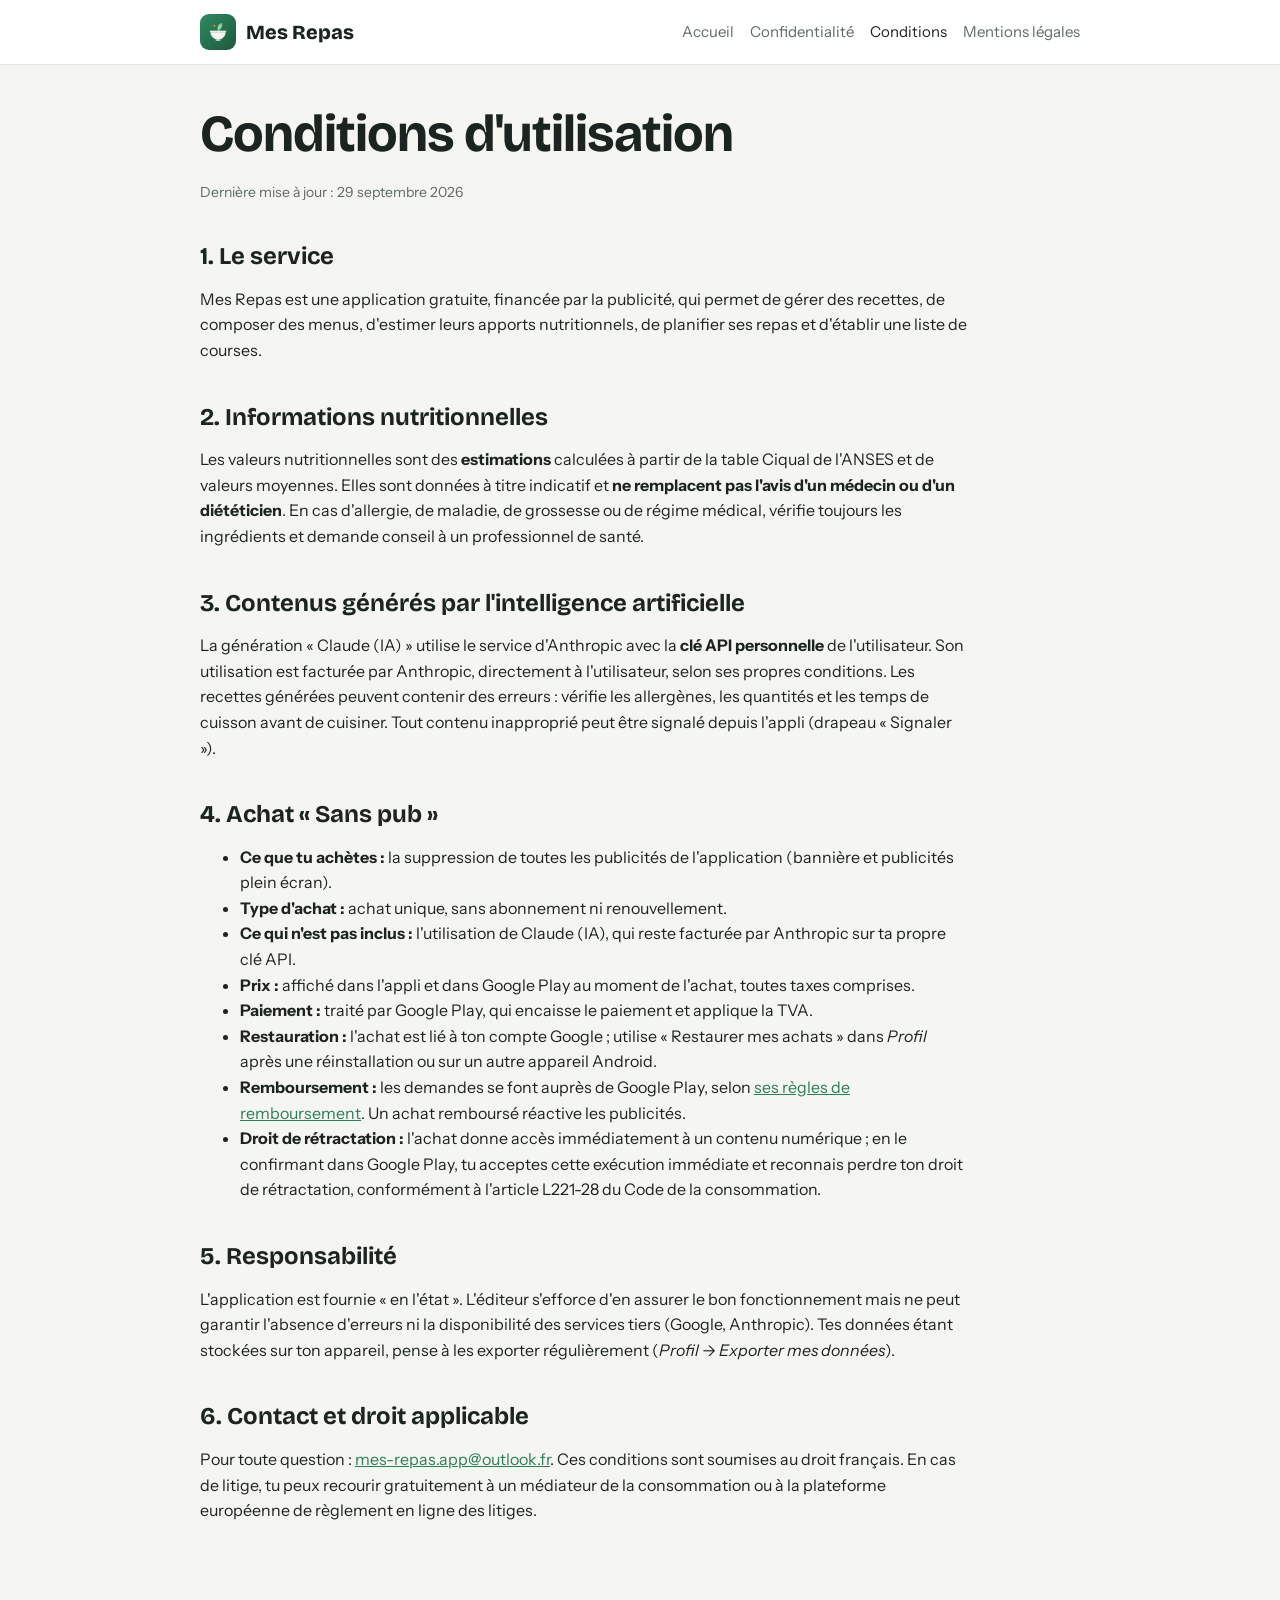
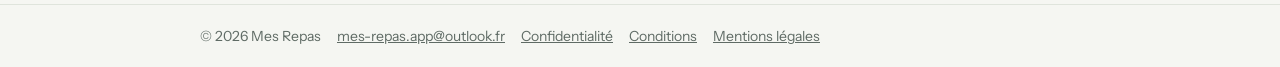
==== conditions.html @ 555995fe "Site Mes Repas : présentation, confidentialité, conditions, mentions légales, app-ads.txt" ====
<!doctype html>
<html lang="fr">
<head>
<meta charset="utf-8">
<meta name="viewport" content="width=device-width, initial-scale=1">
<title>Conditions · Mes Repas</title>
<meta name="description" content="Conditions d’utilisation et de vente de l’application Mes Repas.">
<link rel="icon" href="img/favicon.png">
<link rel="preconnect" href="https://fonts.googleapis.com"><link rel="stylesheet" href="https://fonts.googleapis.com/css2?family=Bricolage+Grotesque:opsz,wght@12..96,700;12..96,800&family=Instrument+Sans:wght@400;600;700&display=swap">
<link rel="stylesheet" href="style.css">
</head>
<body>
<header class="site"><div class="wrap">
  <a class="brand" href="index.html"><img src="img/icon.png" alt="">Mes Repas</a>
  <nav class="links" aria-label="Navigation"><a href="index.html">Accueil</a><a href="confidentialite.html">Confidentialité</a><a href="conditions.html" aria-current="page">Conditions</a><a href="mentions-legales.html">Mentions légales</a></nav>
</div></header>
<main class="wrap">

<article class="doc">
<h1>Conditions d'utilisation</h1>
<p class="updated">Dernière mise à jour : 29 septembre 2026</p>

<h2>1. Le service</h2>
<p>Mes Repas est une application gratuite, financée par la publicité, qui permet de gérer des recettes, de composer des menus, d'estimer leurs apports nutritionnels, de planifier ses repas et d'établir une liste de courses.</p>

<h2>2. Informations nutritionnelles</h2>
<p>Les valeurs nutritionnelles sont des <strong>estimations</strong> calculées à partir de la table Ciqual de l'ANSES et de valeurs moyennes. Elles sont données à titre indicatif et <strong>ne remplacent pas l'avis d'un médecin ou d'un diététicien</strong>. En cas d'allergie, de maladie, de grossesse ou de régime médical, vérifie toujours les ingrédients et demande conseil à un professionnel de santé.</p>

<h2>3. Contenus générés par l'intelligence artificielle</h2>
<p>La génération « Claude (IA) » utilise le service d'Anthropic avec la <strong>clé API personnelle</strong> de l'utilisateur. Son utilisation est facturée par Anthropic, directement à l'utilisateur, selon ses propres conditions. Les recettes générées peuvent contenir des erreurs : vérifie les allergènes, les quantités et les temps de cuisson avant de cuisiner. Tout contenu inapproprié peut être signalé depuis l'appli (drapeau « Signaler »).</p>

<h2>4. Achat « Sans pub »</h2>
<ul>
<li><strong>Ce que tu achètes :</strong> la suppression de toutes les publicités de l'application (bannière et publicités plein écran).</li>
<li><strong>Type d'achat :</strong> achat unique, sans abonnement ni renouvellement.</li>
<li><strong>Ce qui n'est pas inclus :</strong> l'utilisation de Claude (IA), qui reste facturée par Anthropic sur ta propre clé API.</li>
<li><strong>Prix :</strong> affiché dans l'appli et dans Google Play au moment de l'achat, toutes taxes comprises.</li>
<li><strong>Paiement :</strong> traité par Google Play, qui encaisse le paiement et applique la TVA.</li>
<li><strong>Restauration :</strong> l'achat est lié à ton compte Google ; utilise « Restaurer mes achats » dans <em>Profil</em> après une réinstallation ou sur un autre appareil Android.</li>
<li><strong>Remboursement :</strong> les demandes se font auprès de Google Play, selon <a href="https://support.google.com/googleplay/answer/2479637">ses règles de remboursement</a>. Un achat remboursé réactive les publicités.</li>
<li><strong>Droit de rétractation :</strong> l'achat donne accès immédiatement à un contenu numérique ; en le confirmant dans Google Play, tu acceptes cette exécution immédiate et reconnais perdre ton droit de rétractation, conformément à l'article L221-28 du Code de la consommation.</li>
</ul>

<h2>5. Responsabilité</h2>
<p>L'application est fournie « en l'état ». L'éditeur s'efforce d'en assurer le bon fonctionnement mais ne peut garantir l'absence d'erreurs ni la disponibilité des services tiers (Google, Anthropic). Tes données étant stockées sur ton appareil, pense à les exporter régulièrement (<em>Profil → Exporter mes données</em>).</p>

<h2>6. Contact et droit applicable</h2>
<p>Pour toute question : <a href="mailto:mes-repas.app@outlook.fr">mes-repas.app@outlook.fr</a>. Ces conditions sont soumises au droit français. En cas de litige, tu peux recourir gratuitement à un médiateur de la consommation ou à la plateforme européenne de règlement en ligne des litiges.</p>
</article>

</main>
<footer class="site"><div class="wrap">
  <span>© 2026 Mes Repas</span>
  <a href="mailto:mes-repas.app@outlook.fr">mes-repas.app@outlook.fr</a>
  <a href="confidentialite.html">Confidentialité</a>
  <a href="conditions.html">Conditions</a>
  <a href="mentions-legales.html">Mentions légales</a>
</div></footer>
</body>
</html>
---- style.css ----
:root {
  --bg: #f5f6f2;
  --surface: #ffffff;
  --ink: #1c2421;
  --muted: #5f6b65;
  --line: #dfe4dc;
  --herb: #2e7d5b;
  --herb-dark: #1e5a40;
  --herb-soft: #e3f1ea;
  --spice: #e07a2f;
  color-scheme: light;
}
@media (prefers-color-scheme: dark) {
  :root {
    --bg: #0f1512;
    --surface: #18201c;
    --ink: #e6ece8;
    --muted: #9aa69f;
    --line: #2a3530;
    --herb: #5cc08e;
    --herb-dark: #a6e3c3;
    --herb-soft: #1c3327;
    --spice: #f29a5c;
    color-scheme: dark;
  }
}
* { box-sizing: border-box; }
body {
  margin: 0;
  background: var(--bg);
  color: var(--ink);
  font: 16px/1.6 'Instrument Sans', 'Segoe UI', system-ui, -apple-system, sans-serif;
}
a { color: var(--herb); }
a:focus-visible, button:focus-visible { outline: 2px solid var(--herb); outline-offset: 2px; }
.wrap { max-width: 920px; margin: 0 auto; padding-inline: 20px; }
header.site { border-bottom: 1px solid var(--line); background: var(--surface); }
header.site .wrap { display: flex; align-items: center; gap: 12px; padding-block: 14px; flex-wrap: wrap; }
.brand { display: flex; align-items: center; gap: 10px; text-decoration: none; color: var(--ink); font-weight: 800; font-size: 20px; font-family: 'Bricolage Grotesque', 'Segoe UI', sans-serif; }
.brand img { width: 36px; height: 36px; border-radius: 9px; }
nav.links { margin-left: auto; display: flex; gap: 16px; flex-wrap: wrap; font-size: 15px; }
nav.links a { color: var(--muted); text-decoration: none; }
nav.links a:hover, nav.links a[aria-current] { color: var(--ink); }
h1, h2, h3 { font-family: 'Bricolage Grotesque', 'Segoe UI', sans-serif; line-height: 1.15; text-wrap: balance; }
h1 { font-size: clamp(32px, 6vw, 52px); letter-spacing: -0.02em; margin: 0 0 16px; }
h2 { font-size: 24px; margin: 40px 0 10px; }
h3 { font-size: 18px; margin: 24px 0 6px; }
.hero { display: grid; gap: 32px; align-items: center; padding-block: 48px; grid-template-columns: 1fr; }
@media (min-width: 760px) { .hero { grid-template-columns: 1.2fr 1fr; } }
.lead { font-size: 19px; color: var(--muted); max-width: 34em; }
.shots { display: flex; gap: 12px; justify-content: center; }
.shots img { width: 31%; max-width: 180px; border-radius: 16px; border: 1px solid var(--line); box-shadow: 0 10px 30px rgba(0, 0, 0, 0.12); }
.shots img:nth-child(2) { transform: translateY(-18px); }
.features { display: grid; gap: 14px; grid-template-columns: repeat(auto-fit, minmax(min(100%, 200px), 1fr)); padding-block: 8px 40px; }
.feature { background: var(--surface); border: 1px solid var(--line); border-radius: 14px; padding: 18px; }
.feature h3 { margin: 0 0 6px; }
.feature p { margin: 0; color: var(--muted); font-size: 15px; }
.badge { display: inline-block; background: var(--herb); color: #fff; padding: 12px 20px; border-radius: 12px; font-weight: 700; text-decoration: none; }
.note { background: var(--herb-soft); border-radius: 12px; padding: 14px 16px; font-size: 15px; }
.doc { padding-block: 40px 64px; max-width: 70ch; }
.doc p, .doc li { color: var(--ink); }
.doc .updated { color: var(--muted); font-size: 14px; }
.todo { background: #fff4d6; color: #6b4a00; padding: 0 4px; border-radius: 4px; }
@media (prefers-color-scheme: dark) { .todo { background: #35291a; color: #f1c77a; } }
footer.site { border-top: 1px solid var(--line); color: var(--muted); font-size: 14px; }
footer.site .wrap { padding-block: 20px; display: flex; gap: 16px; flex-wrap: wrap; }
footer.site a { color: var(--muted); }
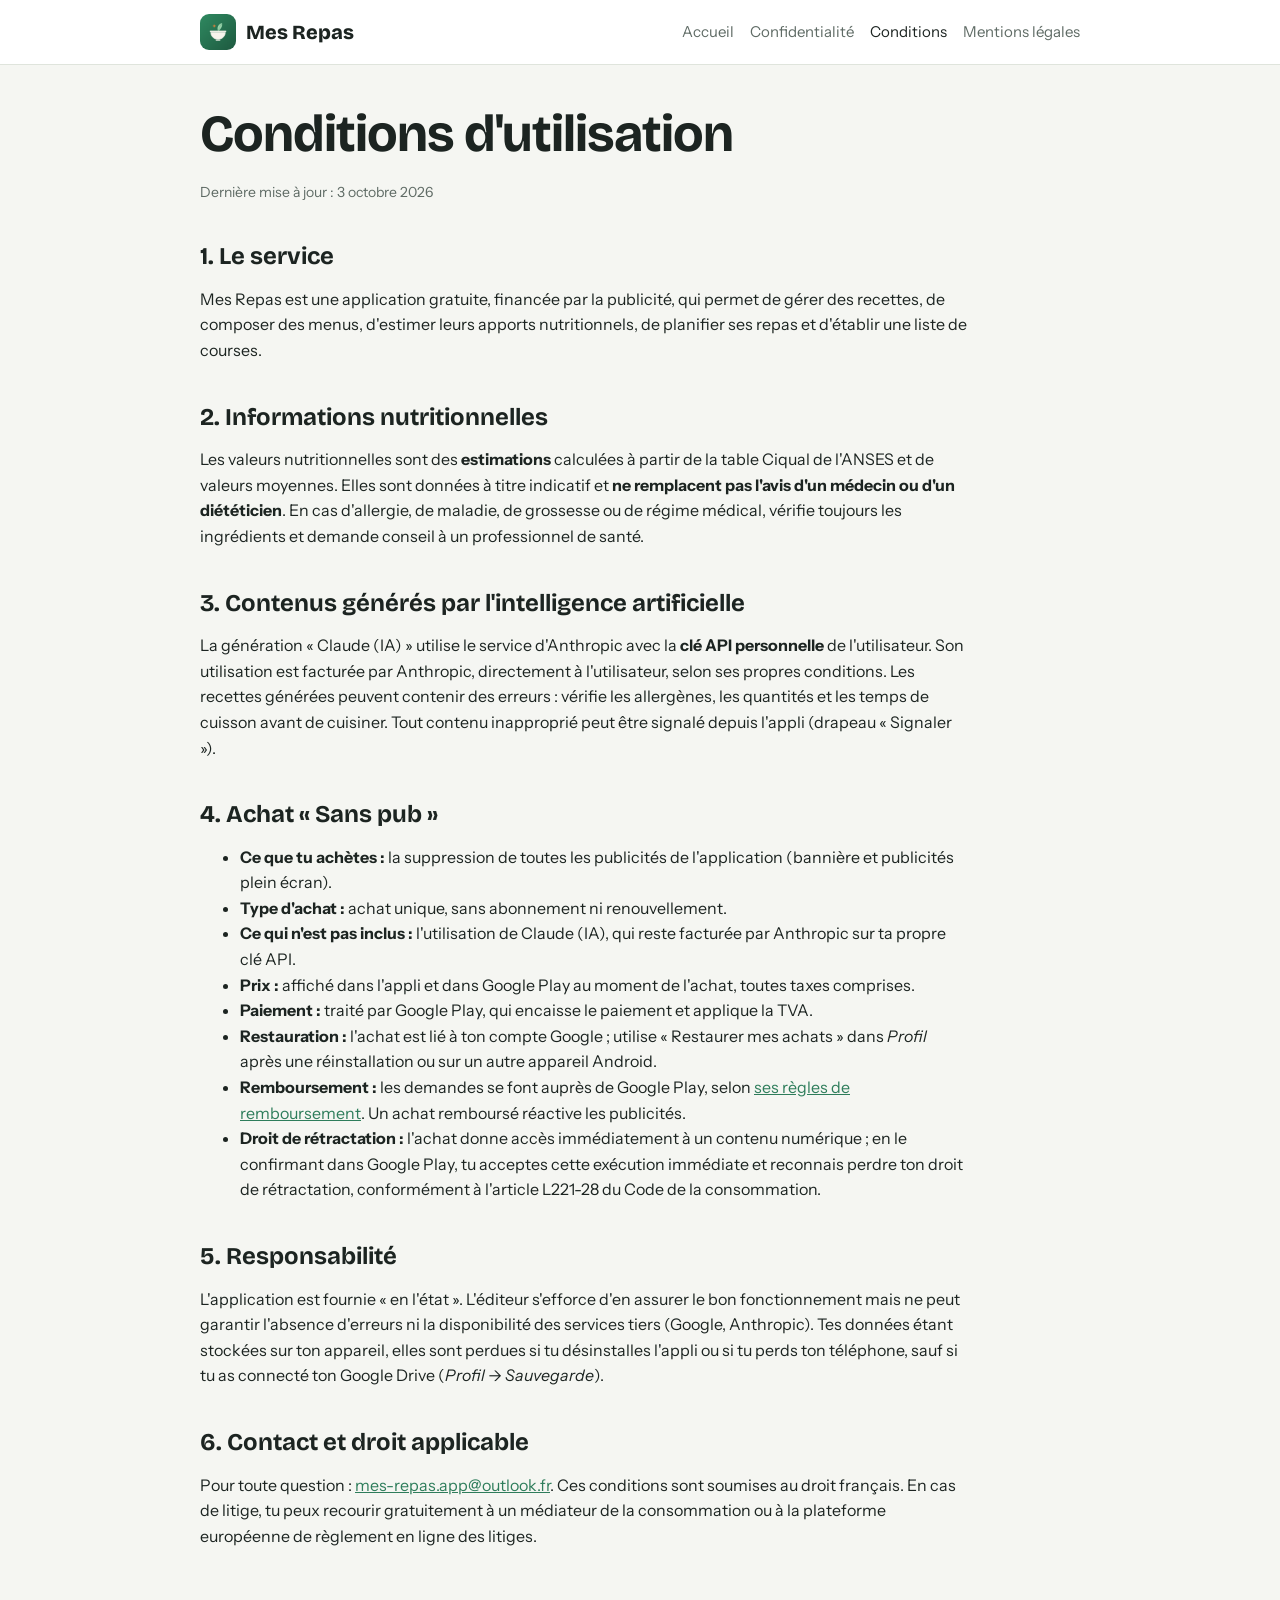
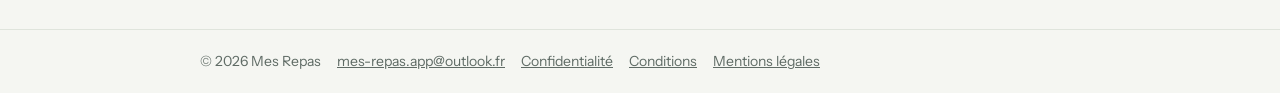
==== commit abe29e3a: "Confidentialité et conditions : sauvegarde Google Drive, import vidéo, partage par QR code" ====
--- a/conditions.html
+++ b/conditions.html
@@ -18,7 +18,7 @@
 
 <article class="doc">
 <h1>Conditions d'utilisation</h1>
-<p class="updated">Dernière mise à jour : 29 septembre 2026</p>
+<p class="updated">Dernière mise à jour : 3 octobre 2026</p>
 
 <h2>1. Le service</h2>
 <p>Mes Repas est une application gratuite, financée par la publicité, qui permet de gérer des recettes, de composer des menus, d'estimer leurs apports nutritionnels, de planifier ses repas et d'établir une liste de courses.</p>
@@ -42,7 +42,7 @@
 </ul>
 
 <h2>5. Responsabilité</h2>
-<p>L'application est fournie « en l'état ». L'éditeur s'efforce d'en assurer le bon fonctionnement mais ne peut garantir l'absence d'erreurs ni la disponibilité des services tiers (Google, Anthropic). Tes données étant stockées sur ton appareil, pense à les exporter régulièrement (<em>Profil → Exporter mes données</em>).</p>
+<p>L'application est fournie « en l'état ». L'éditeur s'efforce d'en assurer le bon fonctionnement mais ne peut garantir l'absence d'erreurs ni la disponibilité des services tiers (Google, Anthropic). Tes données étant stockées sur ton appareil, elles sont perdues si tu désinstalles l'appli ou si tu perds ton téléphone, sauf si tu as connecté ton Google Drive (<em>Profil → Sauvegarde</em>).</p>
 
 <h2>6. Contact et droit applicable</h2>
 <p>Pour toute question : <a href="mailto:mes-repas.app@outlook.fr">mes-repas.app@outlook.fr</a>. Ces conditions sont soumises au droit français. En cas de litige, tu peux recourir gratuitement à un médiateur de la consommation ou à la plateforme européenne de règlement en ligne des litiges.</p>
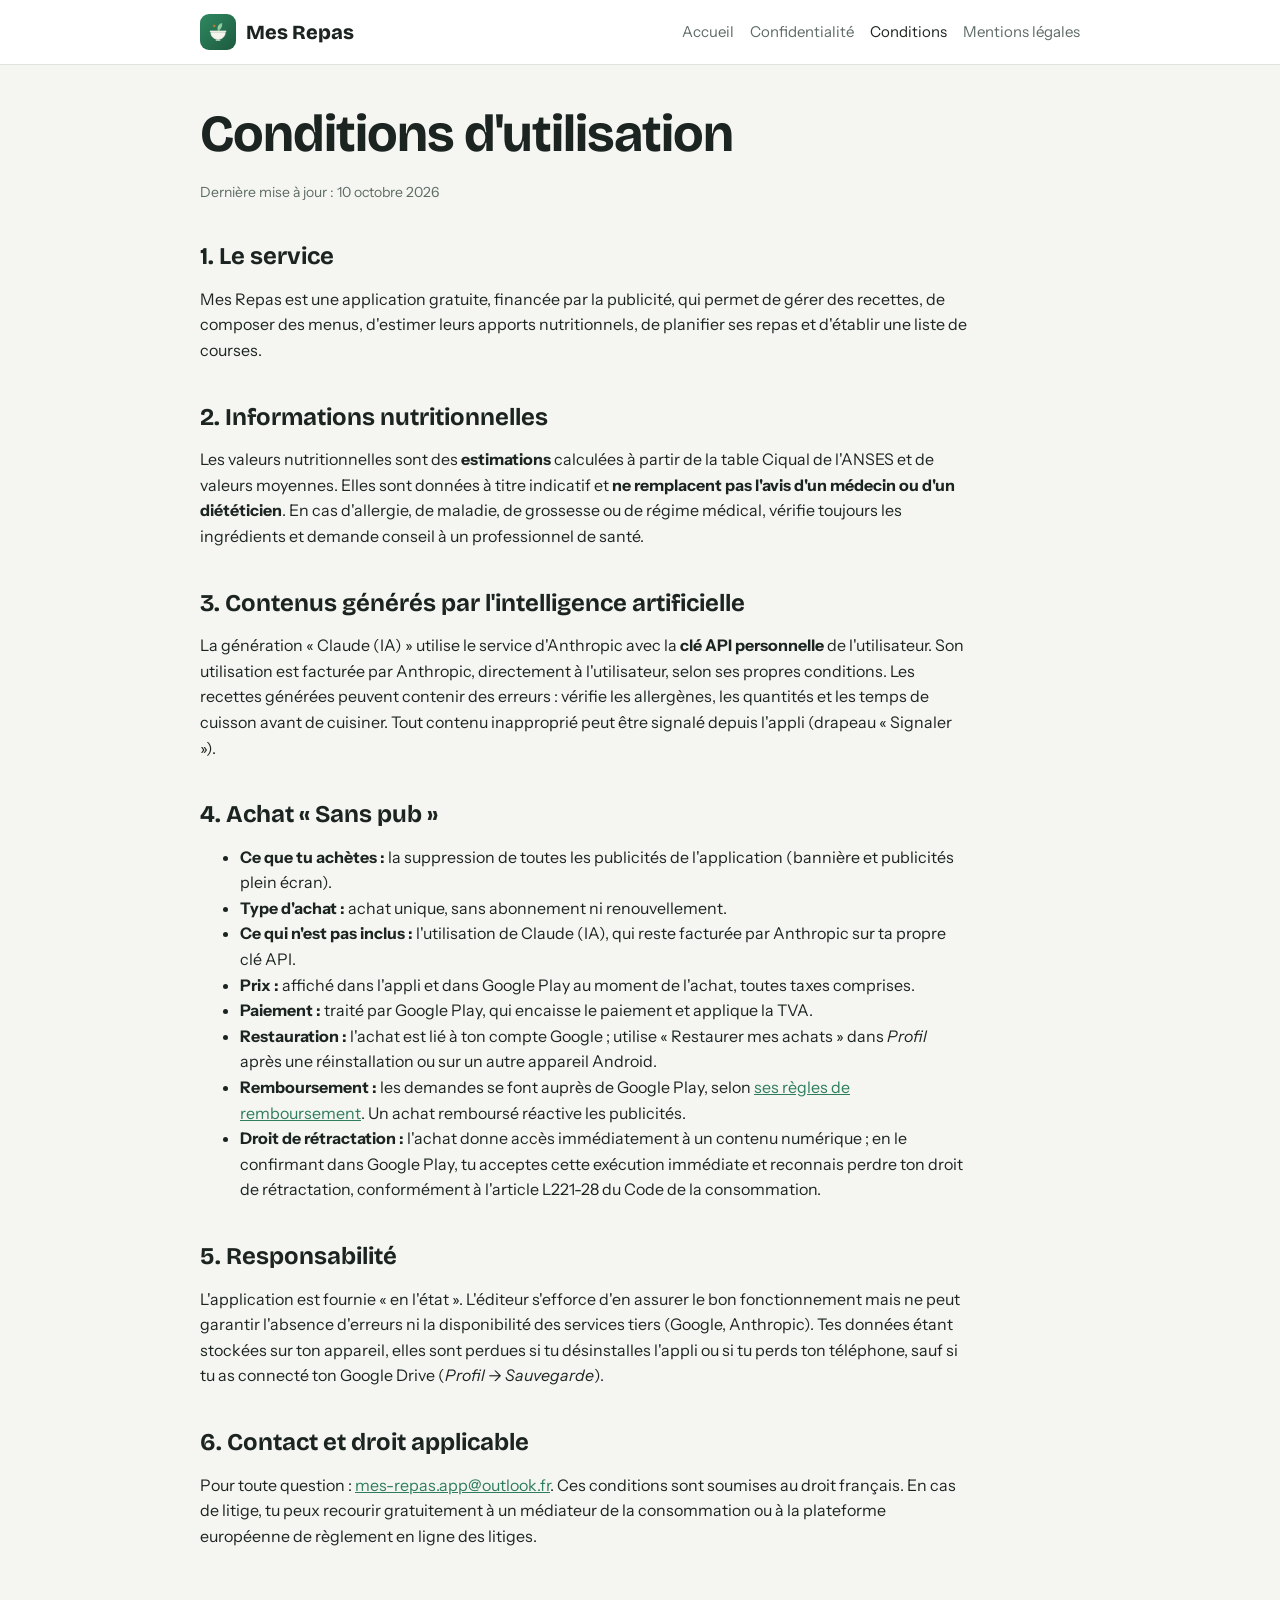
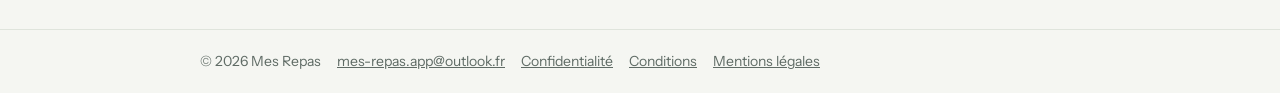
==== commit 7deca8e0: "Page « Rejoindre un groupe » et confidentialité : partage avec le foyer" ====
--- a/conditions.html
+++ b/conditions.html
@@ -18,7 +18,7 @@
 
 <article class="doc">
 <h1>Conditions d'utilisation</h1>
-<p class="updated">Dernière mise à jour : 3 octobre 2026</p>
+<p class="updated">Dernière mise à jour : 10 octobre 2026</p>
 
 <h2>1. Le service</h2>
 <p>Mes Repas est une application gratuite, financée par la publicité, qui permet de gérer des recettes, de composer des menus, d'estimer leurs apports nutritionnels, de planifier ses repas et d'établir une liste de courses.</p>
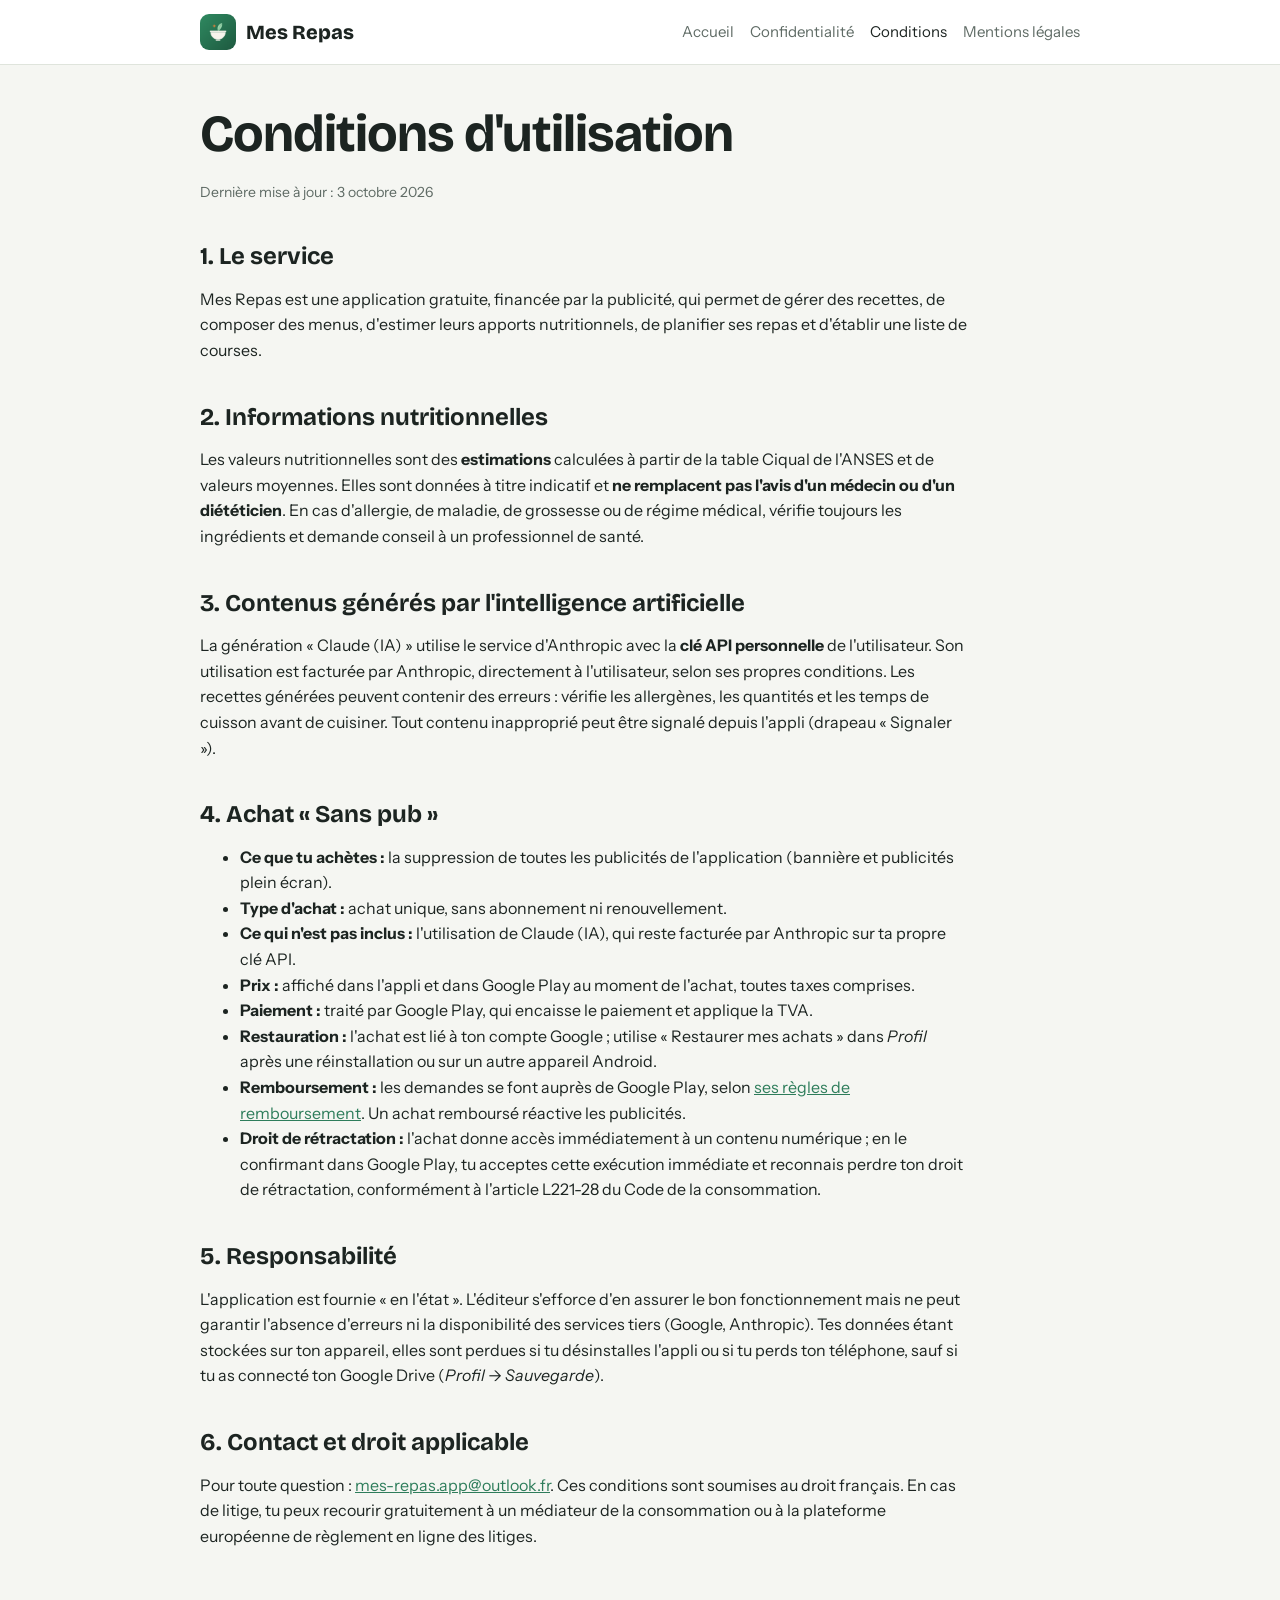
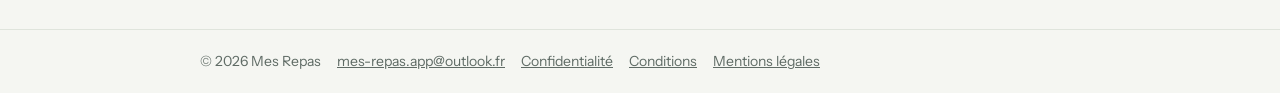
==== commit b47cb523: "Retrait de la page « Rejoindre un groupe »" ====
--- a/conditions.html
+++ b/conditions.html
@@ -18,7 +18,7 @@
 
 <article class="doc">
 <h1>Conditions d'utilisation</h1>
-<p class="updated">Dernière mise à jour : 10 octobre 2026</p>
+<p class="updated">Dernière mise à jour : 3 octobre 2026</p>
 
 <h2>1. Le service</h2>
 <p>Mes Repas est une application gratuite, financée par la publicité, qui permet de gérer des recettes, de composer des menus, d'estimer leurs apports nutritionnels, de planifier ses repas et d'établir une liste de courses.</p>
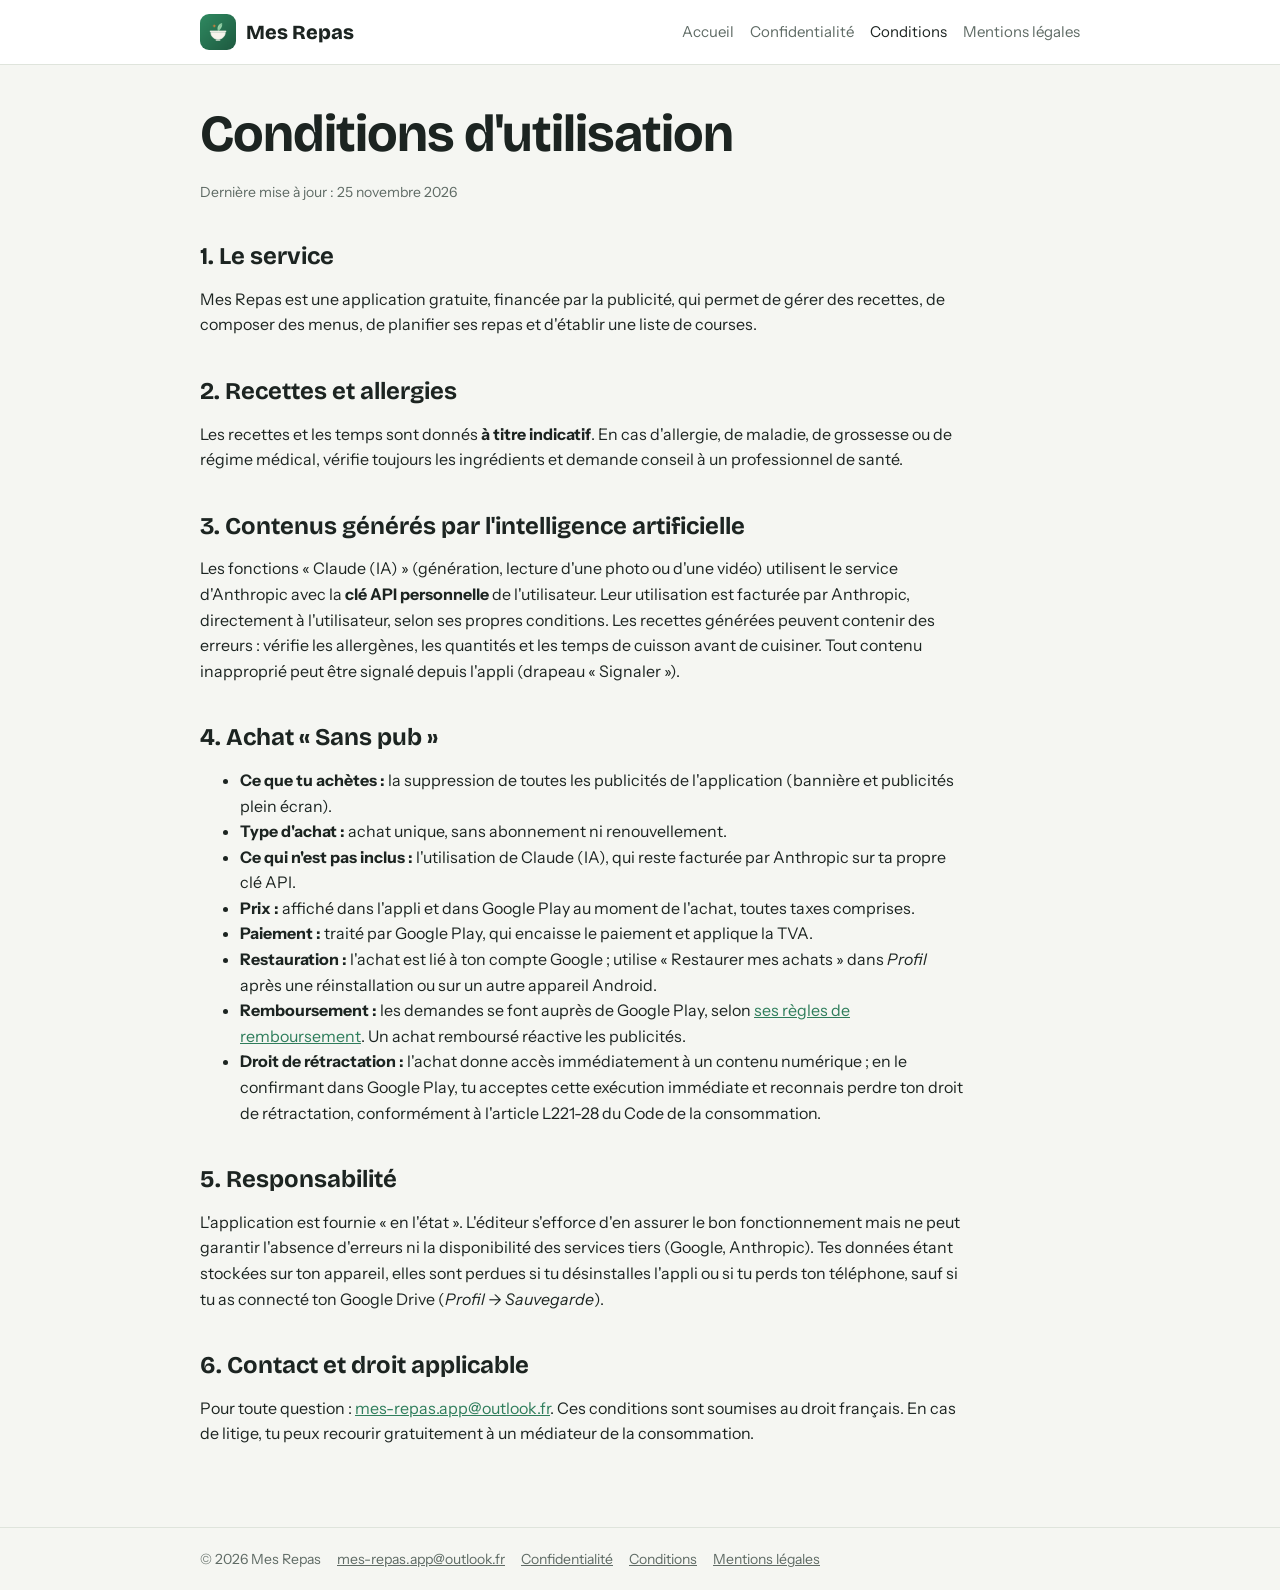
==== commit 91efda7a: "Site à jour : nutrition et budget retirés, vidéos partagées, captures et confidentialité (25 novembr" ====
--- a/conditions.html
+++ b/conditions.html
@@ -18,16 +18,16 @@
 
 <article class="doc">
 <h1>Conditions d'utilisation</h1>
-<p class="updated">Dernière mise à jour : 3 octobre 2026</p>
+<p class="updated">Dernière mise à jour : 25 novembre 2026</p>
 
 <h2>1. Le service</h2>
-<p>Mes Repas est une application gratuite, financée par la publicité, qui permet de gérer des recettes, de composer des menus, d'estimer leurs apports nutritionnels, de planifier ses repas et d'établir une liste de courses.</p>
+<p>Mes Repas est une application gratuite, financée par la publicité, qui permet de gérer des recettes, de composer des menus, de planifier ses repas et d'établir une liste de courses.</p>
 
-<h2>2. Informations nutritionnelles</h2>
-<p>Les valeurs nutritionnelles sont des <strong>estimations</strong> calculées à partir de la table Ciqual de l'ANSES et de valeurs moyennes. Elles sont données à titre indicatif et <strong>ne remplacent pas l'avis d'un médecin ou d'un diététicien</strong>. En cas d'allergie, de maladie, de grossesse ou de régime médical, vérifie toujours les ingrédients et demande conseil à un professionnel de santé.</p>
+<h2>2. Recettes et allergies</h2>
+<p>Les recettes et les temps sont donnés <strong>à titre indicatif</strong>. En cas d'allergie, de maladie, de grossesse ou de régime médical, vérifie toujours les ingrédients et demande conseil à un professionnel de santé.</p>
 
 <h2>3. Contenus générés par l'intelligence artificielle</h2>
-<p>La génération « Claude (IA) » utilise le service d'Anthropic avec la <strong>clé API personnelle</strong> de l'utilisateur. Son utilisation est facturée par Anthropic, directement à l'utilisateur, selon ses propres conditions. Les recettes générées peuvent contenir des erreurs : vérifie les allergènes, les quantités et les temps de cuisson avant de cuisiner. Tout contenu inapproprié peut être signalé depuis l'appli (drapeau « Signaler »).</p>
+<p>Les fonctions « Claude (IA) » (génération, lecture d'une photo ou d'une vidéo) utilisent le service d'Anthropic avec la <strong>clé API personnelle</strong> de l'utilisateur. Leur utilisation est facturée par Anthropic, directement à l'utilisateur, selon ses propres conditions. Les recettes générées peuvent contenir des erreurs : vérifie les allergènes, les quantités et les temps de cuisson avant de cuisiner. Tout contenu inapproprié peut être signalé depuis l'appli (drapeau « Signaler »).</p>
 
 <h2>4. Achat « Sans pub »</h2>
 <ul>
@@ -45,7 +45,7 @@
 <p>L'application est fournie « en l'état ». L'éditeur s'efforce d'en assurer le bon fonctionnement mais ne peut garantir l'absence d'erreurs ni la disponibilité des services tiers (Google, Anthropic). Tes données étant stockées sur ton appareil, elles sont perdues si tu désinstalles l'appli ou si tu perds ton téléphone, sauf si tu as connecté ton Google Drive (<em>Profil → Sauvegarde</em>).</p>
 
 <h2>6. Contact et droit applicable</h2>
-<p>Pour toute question : <a href="mailto:mes-repas.app@outlook.fr">mes-repas.app@outlook.fr</a>. Ces conditions sont soumises au droit français. En cas de litige, tu peux recourir gratuitement à un médiateur de la consommation ou à la plateforme européenne de règlement en ligne des litiges.</p>
+<p>Pour toute question : <a href="mailto:mes-repas.app@outlook.fr">mes-repas.app@outlook.fr</a>. Ces conditions sont soumises au droit français. En cas de litige, tu peux recourir gratuitement à un médiateur de la consommation.</p>
 </article>
 
 </main>
